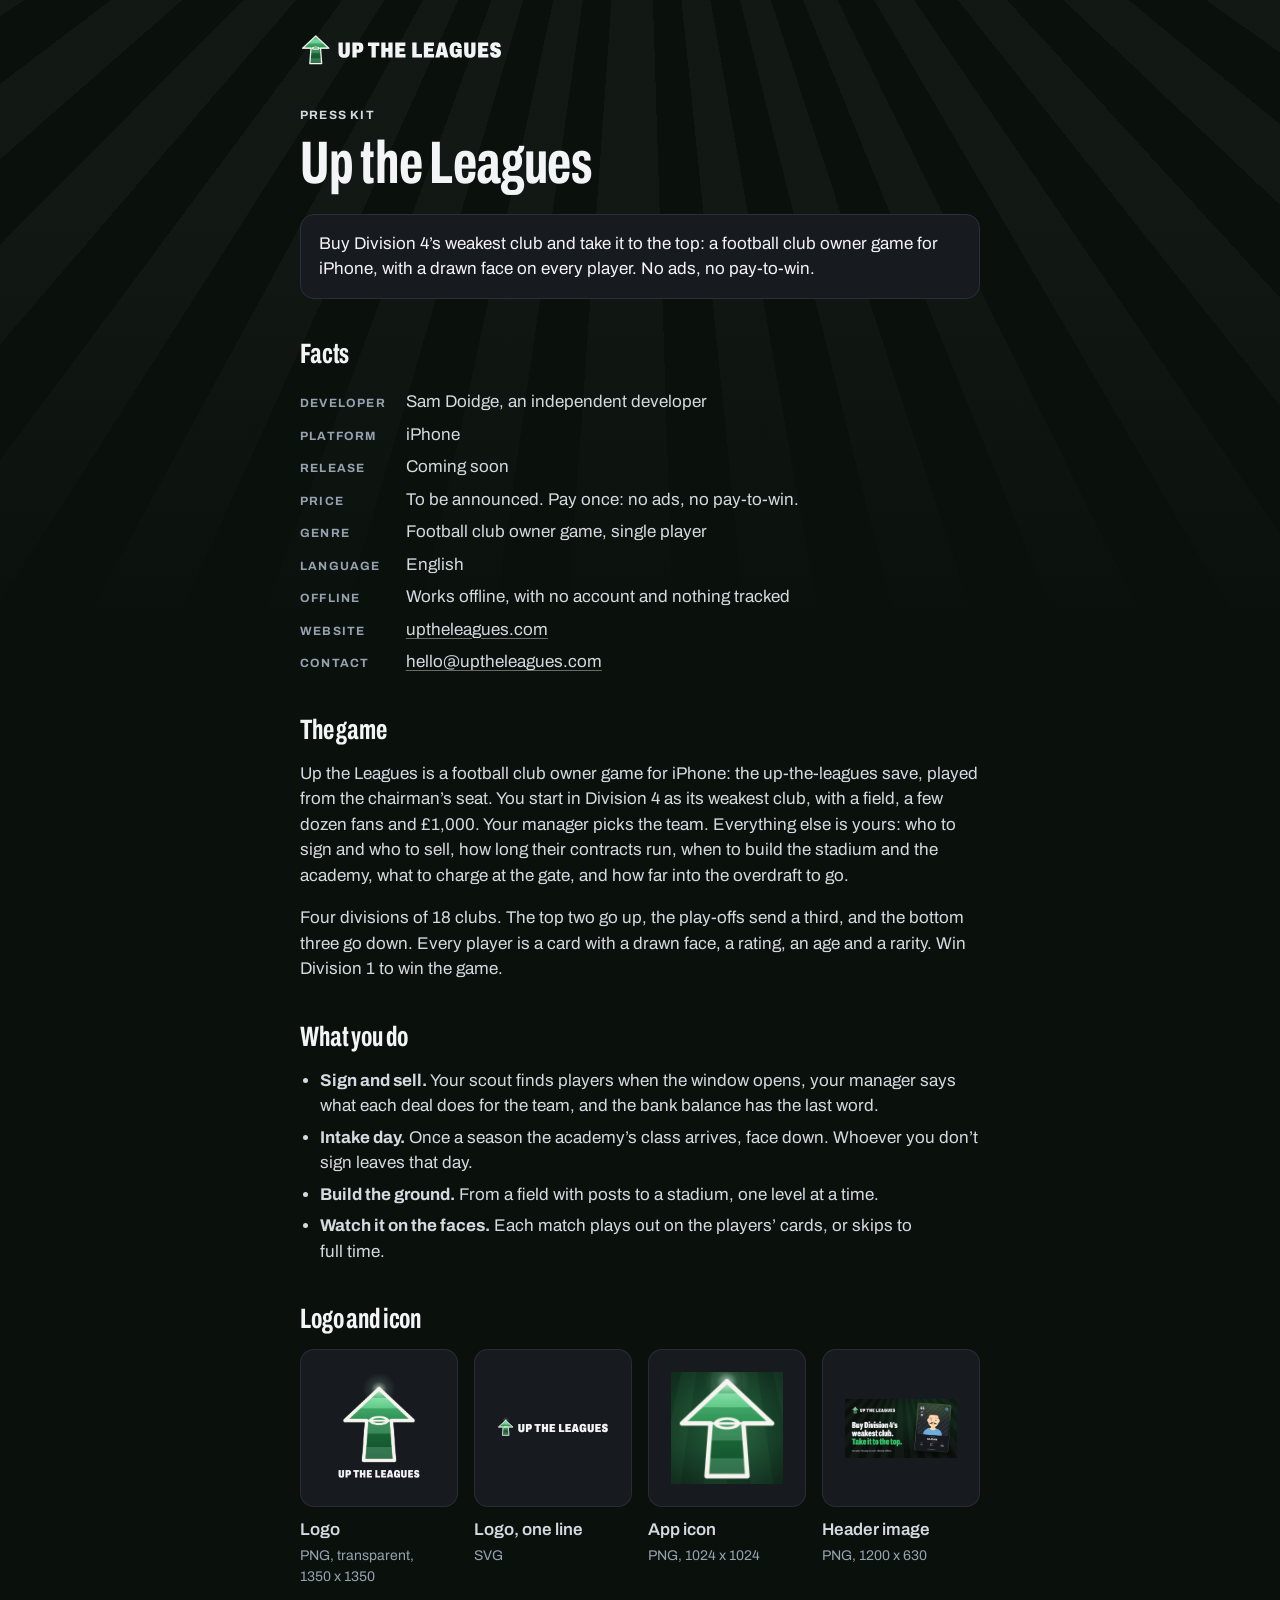
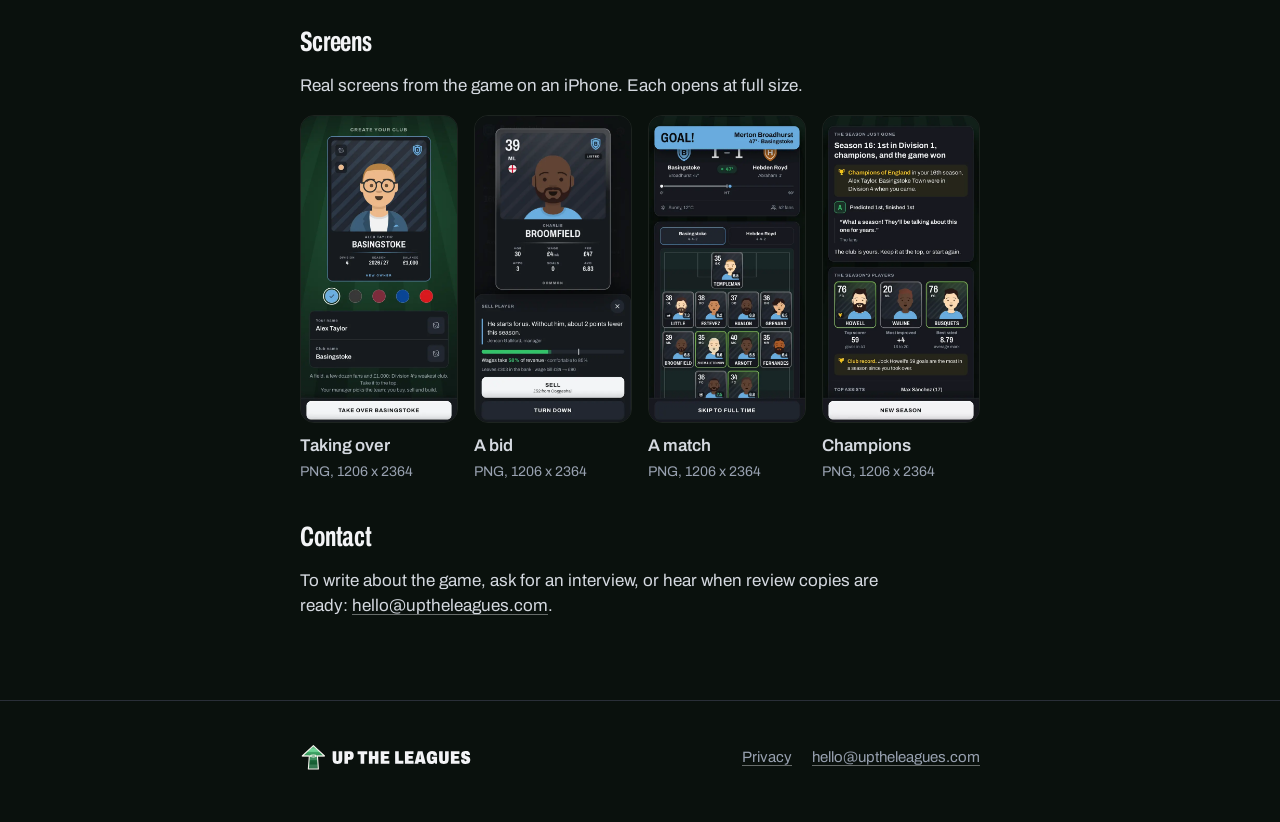
==== press/index.html @ a83570fb "A press page at /press: the facts, what the game is, the logo, the app icon and four full-size scree" ====
<!doctype html>
<html lang="en-GB">
<head>
<meta charset="utf-8">
<meta name="viewport" content="width=device-width, initial-scale=1, viewport-fit=cover">
<title>Press kit · Up the Leagues</title>
<meta name="description" content="Up the Leagues, a football club owner game for iPhone: the facts, what the game is, the logo, the icon and real screens to download, and who to write to.">
<link rel="canonical" href="https://uptheleagues.com/press/">
<meta name="theme-color" content="#0e1013">
<link rel="icon" href="../assets/favicon.svg" type="image/svg+xml">
<link rel="icon" href="../assets/favicon-32.png" sizes="32x32" type="image/png">
<link rel="icon" href="../assets/favicon-64.png" sizes="64x64" type="image/png">
<link rel="apple-touch-icon" href="../assets/apple-touch-icon.png">
<link rel="preload" href="../assets/archivo.woff2" as="font" type="font/woff2" crossorigin>
<link rel="stylesheet" href="../assets/site.css">
<meta property="og:type" content="website">
<meta property="og:site_name" content="Up the Leagues">
<meta property="og:url" content="https://uptheleagues.com/press/">
<meta property="og:title" content="Press kit · Up the Leagues">
<meta property="og:description" content="The facts, the logo, the icon and real screens from the game, and who to write to.">
<meta property="og:image" content="https://uptheleagues.com/assets/og-image.png">
<meta name="twitter:card" content="summary_large_image">
</head>
<body class="doc">

<header>
  <div class="wrap">
    <a href="../"><img src="../assets/lockup-small.svg" width="203" height="44" alt="Up the Leagues: home"></a>
  </div>
</header>

<main class="wrap">
  <p class="eyebrow">Press kit</p>
  <h1 class="display">Up the Leagues</h1>
  <p class="summary">Buy Division 4’s weakest club and take it to the top: a football club owner game for iPhone, with a drawn face on every player. No ads, no <span class="nowrap">pay-to-win</span>.</p>

  <h2 class="display">Facts</h2>
  <dl class="facts">
    <dt>Developer</dt>
    <dd>Sam Doidge, an independent developer</dd>
    <dt>Platform</dt>
    <dd>iPhone</dd>
    <dt>Release</dt>
    <dd>Coming soon</dd>
    <dt>Price</dt>
    <dd>To be announced. Pay once: no ads, no <span class="nowrap">pay-to-win</span>.</dd>
    <dt>Genre</dt>
    <dd>Football club owner game, single player</dd>
    <dt>Language</dt>
    <dd>English</dd>
    <dt>Offline</dt>
    <dd>Works offline, with no account and nothing tracked</dd>
    <dt>Website</dt>
    <dd><a href="https://uptheleagues.com/">uptheleagues.com</a></dd>
    <dt>Contact</dt>
    <dd><a href="mailto:hello@uptheleagues.com">hello@uptheleagues.com</a></dd>
  </dl>

  <h2 class="display">The game</h2>
  <p>Up the Leagues is a football club owner game for iPhone: the up-the-leagues save, played from the chairman’s seat. You start in Division 4 as its weakest club, with a field, a few dozen fans and £1,000. Your manager picks the team. Everything else is yours: who to sign and who to sell, how long their contracts run, when to build the stadium and the academy, what to charge at the gate, and how far into the overdraft to go.</p>
  <p>Four divisions of 18 clubs. The top two go up, the play-offs send a third, and the bottom three go down. Every player is a card with a drawn face, a rating, an age and a rarity. Win Division 1 to win the game.</p>

  <h2 class="display">What you do</h2>
  <ul>
    <li><strong>Sign and sell.</strong> Your scout finds players when the window opens, your manager says what each deal does for the team, and the bank balance has the last word.</li>
    <li><strong>Intake day.</strong> Once a season the academy’s class arrives, face down. Whoever you don’t sign leaves that day.</li>
    <li><strong>Build the ground.</strong> From a field with posts to a stadium, one level at a time.</li>
    <li><strong>Watch it on the faces.</strong> Each match plays out on the players’ cards, or skips to full time.</li>
  </ul>

  <h2 class="display">Logo and icon</h2>
  <ul class="media">
    <li>
      <a href="up-the-leagues-logo.png"><span class="tile"><img src="up-the-leagues-logo.png" width="1350" height="1350" loading="lazy" alt="The Up the Leagues logo: a floodlit pitch drawn as an up arrow, over UP THE LEAGUES."></span>Logo<small>PNG, transparent, 1350&nbsp;x&nbsp;1350</small></a>
    </li>
    <li>
      <a href="../assets/lockup.svg"><span class="tile"><img src="../assets/lockup.svg" width="203" height="44" loading="lazy" alt="The one-line logo: the pitch arrow beside UP THE LEAGUES."></span>Logo, one line<small>SVG</small></a>
    </li>
    <li>
      <a href="up-the-leagues-icon.png"><span class="tile"><img src="up-the-leagues-icon.png" width="1024" height="1024" loading="lazy" alt="The app icon: the pitch arrow under a floodlight, on green."></span>App icon<small>PNG, 1024&nbsp;x&nbsp;1024</small></a>
    </li>
    <li>
      <a href="../assets/og-image.png"><span class="tile"><img src="../assets/og-image.png" width="1200" height="630" loading="lazy" alt="The header image: the logo and the line Buy Division 4’s weakest club. Take it to the top."></span>Header image<small>PNG, 1200&nbsp;x&nbsp;630</small></a>
    </li>
  </ul>

  <h2 class="display">Screens</h2>
  <p>Real screens from the game on an iPhone. Each opens at full size.</p>
  <!-- The full-size screens are rows 150 to 2514 of the same 1206 x 2622 simulator shots as the home page's screens (the 2 Nov design review's tools/mock/screens.py), so each thumbnail is its own file scaled down. Re-cut them together. -->
  <ul class="media screens">
    <li>
      <a href="up-the-leagues-screen-create.png"><img src="../assets/screen-create.webp" width="600" height="1176" loading="lazy" alt="The create screen: the new owner’s card for Basingstoke, Division 4, season 2026/27, balance £1,000, over five kit colours, and the Take over Basingstoke button.">Taking over<small>PNG, 1206&nbsp;x&nbsp;2364</small></a>
    </li>
    <li>
      <a href="up-the-leagues-screen-sell.png"><img src="../assets/screen-sell.webp" width="600" height="1176" loading="lazy" alt="Charlie Broomfield’s card over a bid of £52 from Coggeshall. The manager: “He starts for us. Without him, about 2 points fewer this season.” Buttons: Sell, Turn down.">A bid<small>PNG, 1206&nbsp;x&nbsp;2364</small></a>
    </li>
    <li>
      <a href="up-the-leagues-screen-goal.png"><img src="../assets/screen-goal.webp" width="600" height="1176" loading="lazy" alt="A match, live: GOAL! Merton Broadhurst, 47 minutes, Basingstoke 1, Hebden Royd 1, with the side’s player cards on the pitch.">A match<small>PNG, 1206&nbsp;x&nbsp;2364</small></a>
    </li>
    <li>
      <a href="up-the-leagues-screen-champions.png"><img src="../assets/screen-champions.webp" width="600" height="1176" loading="lazy" alt="Season 16: 1st in Division 1, champions, and the game won. Champions of England in your 16th season; Basingstoke Town were in Division 4 when you came.">Champions<small>PNG, 1206&nbsp;x&nbsp;2364</small></a>
    </li>
  </ul>

  <h2 class="display">Contact</h2>
  <p>To write about the game, ask for an interview, or hear when review copies are ready: <a href="mailto:hello@uptheleagues.com">hello@uptheleagues.com</a>.</p>
</main>

<footer>
  <div class="wrap">
    <a href="../"><img src="../assets/lockup-small.svg" width="203" height="44" alt="Up the Leagues: home" loading="lazy"></a>
    <nav aria-label="Footer">
      <a href="../privacy/">Privacy</a>
      <a href="mailto:hello@uptheleagues.com">hello@uptheleagues.com</a>
    </nav>
  </div>
</footer>

</body>
</html>
---- assets/site.css ----
/* Up the Leagues: the launch page and the privacy page. The game's own night: its colours (app/constants/colors.ts),
   its Archivo, its launch frame's pitch (ten stripes fanning from above the top, one floodlight, the halfway line). */

@font-face {
  font-family: Archivo;
  src: url(archivo.woff2) format("woff2");
  font-weight: 400 900;
  font-stretch: 62% 100%;
  font-display: swap;
}

:root {
  color-scheme: dark;
  --bg: #0e1013;
  --quiet: #0a110d;
  --surface: #171a1f;
  --surface2: #222730;
  --line: #2a2f38;
  --text: #f3f4f6;
  --muted: #98a1b0;
  --up: #34c26b;
  --sky: #56b4e9;
  --gold: #f5c518;
  --chalk: rgb(255 255 255 / 0.11);
  --gutter: 20px;
  --fade: 2400px;
}

*,
*::before,
*::after {
  box-sizing: border-box;
}

html {
  -webkit-text-size-adjust: 100%;
  text-size-adjust: 100%;
}

body {
  margin: 0;
  min-height: 100vh;
  color: var(--text);
  font: 400 17px/1.5 Archivo, system-ui, -apple-system, "Segoe UI", Roboto, sans-serif;
  /* the pitch: the launch frame's stripes, 4.07deg each, fanning from 400px above the top, mown out down the page */
  background:
    linear-gradient(180deg, rgb(10 17 13 / 0) calc(var(--fade) / 3), var(--quiet) var(--fade)),
    repeating-conic-gradient(from 180deg at 50% -400px, rgb(255 255 255 / 0.03) 0deg 4.07deg, transparent 4.07deg 8.14deg),
    var(--quiet);
  -webkit-font-smoothing: antialiased;
  -moz-osx-font-smoothing: grayscale;
}

img,
video {
  display: block;
  max-width: 100%;
}

a {
  color: inherit;
  text-decoration-color: rgb(243 244 246 / 0.4);
  text-underline-offset: 0.18em;
}

a:hover {
  text-decoration-color: currentColor;
}

:focus-visible {
  outline: 3px solid var(--sky);
  outline-offset: 3px;
}

.wrap {
  width: 100%;
  max-width: 1120px;
  margin: 0 auto;
  padding: 0 var(--gutter);
}

p,
li {
  text-wrap: pretty;
}

.vh {
  position: absolute;
  width: 1px;
  height: 1px;
  margin: -1px;
  overflow: hidden;
  clip-path: inset(50%);
  white-space: nowrap;
}

/* the app's three small-caps labels (#989): one, the eyebrow */
.eyebrow {
  margin: 0;
  color: var(--muted);
  font-size: 12px;
  font-weight: 700;
  letter-spacing: 0.1em;
  line-height: 1.3;
  text-transform: uppercase;
}

/* the app's display face: Archivo Condensed Bold, as the cards' names and the moments' lines */
.display {
  font-stretch: 62%;
  font-weight: 700;
  letter-spacing: -0.005em;
  line-height: 1.04;
}

/* ---------- the hero: under the floodlight ---------- */

.hero {
  --halfway: 66px;
  position: relative;
  overflow: hidden;
  padding: max(20px, env(safe-area-inset-top)) 0 156px;
  background:
    linear-gradient(180deg, rgb(14 16 19 / 0.55), rgb(14 16 19 / 0) 22%),
    radial-gradient(ellipse 85% 46% at 50% 54%, #24603d, rgb(27 74 47 / 0.85) 30%, rgb(17 48 31 / 0.5) 62%, rgb(10 23 16 / 0) 100%);
}

/* the halfway line and the centre circle, in chalk, at the foot of the floodlit half */
.hero::before,
.hero::after {
  content: "";
  position: absolute;
  left: 50%;
  pointer-events: none;
}

.hero::before {
  bottom: var(--halfway);
  width: 100vw;
  height: 0;
  border-top: 1.5px solid var(--chalk);
  transform: translateX(-50%);
}

.hero::after {
  bottom: var(--halfway);
  width: min(68vw, 420px);
  aspect-ratio: 5 / 2;
  border: 1.5px solid var(--chalk);
  border-radius: 50%;
  transform: translate(-50%, 50%);
}

.hero .wrap {
  display: grid;
  gap: 12px;
  justify-items: center;
  text-align: center;
}

.lockup {
  margin: 0;
  width: min(76vw, 300px);
}

.lockup img {
  width: 100%;
  height: auto;
}

.headline {
  margin: 2px 0 0;
  max-width: 13em;
  font-size: clamp(28px, 8vw, 60px);
  text-wrap: balance;
}

.headline span {
  color: var(--up);
}

.sub {
  margin: -4px 0 0;
  max-width: 22em;
  color: var(--muted);
  font-size: 16px;
  line-height: 1.45;
  text-wrap: balance;
}

/* the moment: a window onto the phone's screen, the signing as it plays */
.moment {
  position: relative;
  margin: 2px 0 0;
  /* the rest of the fold is the words and the button: the clip takes what's left, so the button stays in view */
  height: clamp(196px, calc(100svh - 344px), 420px);
  aspect-ratio: 2 / 3;
  border: 1px solid rgb(255 255 255 / 0.08);
  border-radius: 22px;
  overflow: hidden;
  background: #0b0f0d;
  box-shadow: 0 30px 60px -20px rgb(0 0 0 / 0.7), 0 0 80px rgb(52 194 107 / 0.12);
}

.moment video,
.moment img {
  width: 100%;
  height: 100%;
  object-fit: cover;
}

.moment .still {
  display: none;
}

@media (prefers-reduced-motion: reduce) {
  .moment video {
    display: none;
  }

  .moment .still {
    display: block;
  }
}

/* ---------- the form: one email, at launch ---------- */

.signup {
  width: 100%;
  max-width: 420px;
  margin: 4px 0 0;
  display: grid;
  gap: 8px;
  text-align: left;
}

.signup .eyebrow {
  text-align: center;
  color: var(--text);
  font-size: 13px;
  letter-spacing: 0.14em;
}

/* the create screen's field: a dark card, the label over the value */
.field {
  display: grid;
  gap: 1px;
  padding: 10px 16px 8px;
  border: 1px solid var(--line);
  border-radius: 14px;
  background: var(--surface);
}

.field:focus-within {
  border-color: var(--sky);
  box-shadow: 0 0 0 1px var(--sky);
}

.field label {
  color: var(--muted);
  font-size: 13px;
  font-weight: 600;
  letter-spacing: 0.04em;
}

.field input {
  width: 100%;
  min-width: 0;
  margin: 0;
  padding: 2px 0 4px;
  border: 0;
  background: none;
  color: var(--text);
  font: 600 19px/1.3 Archivo, system-ui, sans-serif;
  outline: none;
}

.field input::placeholder {
  /* 4.5:1 on the field's surface */
  color: #7d8696;
  opacity: 1;
}

.tick {
  display: flex;
  align-items: center;
  gap: 12px;
  min-height: 44px;
  padding: 0 4px;
  cursor: pointer;
  font-weight: 600;
}

.tick input {
  appearance: none;
  -webkit-appearance: none;
  flex: none;
  display: grid;
  place-content: center;
  width: 26px;
  height: 26px;
  margin: 0;
  /* the box's edge at 3:1 or more on the lit grass (WCAG 1.4.11) */
  border: 2px solid var(--muted);
  border-radius: 8px;
  background: var(--surface);
  cursor: pointer;
}

.tick input::before {
  content: "";
  width: 12px;
  height: 7px;
  margin-top: -3px;
  border: solid var(--bg);
  border-width: 0 0 3px 3px;
  transform: rotate(-45deg) scale(0);
  transition: transform 120ms ease-out;
}

.tick input:checked {
  border-color: var(--up);
  background: var(--up);
}

.tick input:checked::before {
  transform: rotate(-45deg) scale(1);
}

.tick input:focus-visible {
  outline-offset: 2px;
}

/* the app's one primary: chalk, lit along its top, sinking to 0.97 under the thumb (#502) */
.button {
  display: flex;
  align-items: center;
  justify-content: center;
  width: 100%;
  min-height: 54px;
  margin: 0;
  padding: 8px 16px;
  border: 0;
  border-radius: 12px;
  background: linear-gradient(180deg, rgb(255 255 255 / 0.16), rgb(255 255 255 / 0) 55%, rgb(0 0 0 / 0.14)), var(--text);
  box-shadow: inset 0 1px 0 rgb(255 255 255 / 0.22), inset 0 -1px 0 rgb(0 0 0 / 0.2), 0 10px 24px -12px rgb(0 0 0 / 0.8);
  color: var(--bg);
  font: 700 15px/1.2 Archivo, system-ui, sans-serif;
  letter-spacing: 0.08em;
  text-transform: uppercase;
  text-decoration: none;
  cursor: pointer;
  transition: transform 160ms cubic-bezier(0.2, 1.4, 0.4, 1), filter 120ms;
}

.button:active {
  transform: scale(0.97);
  filter: brightness(0.9);
  transition-duration: 60ms;
}

.fine {
  margin: 2px 0 0;
  color: var(--muted);
  font-size: 14px;
  line-height: 1.45;
  text-align: center;
  text-wrap: balance;
}

/* ---------- the moments ---------- */

section {
  padding: 56px 0;
}

/* the halfway line already parts it from the hero */
main > section:first-child {
  padding-top: 24px;
}

.section-head {
  display: grid;
  gap: 10px;
  margin-bottom: 28px;
}

.section-head h2 {
  margin: 0;
  font-size: clamp(30px, 7.4vw, 48px);
}

.lede {
  max-width: 38em;
  margin: 0;
  color: #d5d9e0;
}

.section-head .eyebrow {
  margin-top: 22px;
}

.moments {
  display: grid;
  gap: 36px;
  margin: 0;
  padding: 0;
  list-style: none;
}

.moments figure {
  margin: 0;
}

.moments img {
  width: 100%;
  height: auto;
  aspect-ratio: 4 / 5;
  border: 1px solid rgb(255 255 255 / 0.08);
  border-radius: 18px;
  background: var(--bg);
  box-shadow: 0 24px 48px -24px rgb(0 0 0 / 0.8);
}

.moments figcaption {
  display: grid;
  gap: 6px;
  padding: 16px 4px 0;
}

.moments figcaption p {
  margin: 0;
  font-size: 17px;
}

/* ---------- the promises ---------- */

.promises {
  text-align: center;
  border-top: 1px solid var(--line);
}

.promises ul {
  display: flex;
  flex-wrap: wrap;
  justify-content: center;
  gap: 0 0.5em;
  margin: 0 auto;
  padding: 0;
  list-style: none;
  font-size: clamp(38px, 11vw, 76px);
  text-transform: uppercase;
}

.promises li:nth-child(even) {
  color: var(--up);
}

/* two promises a line where they fit */
.promises li:nth-child(-n + 2) {
  order: 1;
}

.promises ul::after {
  content: "";
  flex-basis: 100%;
  order: 2;
}

.promises li:nth-child(n + 3) {
  order: 3;
}

.promises p {
  max-width: 30em;
  margin: 18px auto 28px;
  color: var(--muted);
}

.promises .button {
  width: auto;
  min-width: 260px;
  display: inline-flex;
}

/* ---------- the footer ---------- */

footer {
  padding: 28px 0 max(36px, env(safe-area-inset-bottom));
  border-top: 1px solid var(--line);
  color: var(--muted);
  font-size: 15px;
}

footer .wrap {
  display: flex;
  flex-wrap: wrap;
  gap: 10px 24px;
  align-items: center;
  justify-content: space-between;
}

footer img {
  width: 172px;
  height: auto;
}

footer nav {
  display: flex;
  flex-wrap: wrap;
  gap: 8px 20px;
}

footer a {
  display: inline-block;
  padding: 10px 0;
}

/* ---------- the privacy page ---------- */

.doc {
  --fade: 640px;
}

.doc header .wrap,
.doc main,
.doc footer .wrap {
  max-width: 744px;
}

.doc header {
  padding: max(28px, env(safe-area-inset-top)) 0 0;
}

.doc header img {
  width: 203px;
  height: auto;
}

.doc main {
  padding-top: 36px;
  padding-bottom: 64px;
}

.doc h1 {
  margin: 8px 0 6px;
  font-size: clamp(40px, 10vw, 60px);
}

.doc h2 {
  margin: 40px 0 8px;
  font-size: 28px;
}

.doc p,
.doc li {
  color: #d5d9e0;
}

.doc ul {
  padding-left: 1.2em;
}

.doc li + li {
  margin-top: 6px;
}

.doc .summary {
  margin: 20px 0 0;
  padding: 16px 18px;
  border: 1px solid var(--line);
  border-radius: 14px;
  background: var(--surface);
  color: var(--text);
}

/* ---------- the press page ---------- */

.facts {
  display: grid;
  gap: 2px 20px;
  margin: 16px 0 0;
}

.facts dt {
  margin-top: 10px;
  color: var(--muted);
  font-size: 12px;
  font-weight: 700;
  letter-spacing: 0.1em;
  text-transform: uppercase;
}

.facts dd {
  margin: 0;
  color: #d5d9e0;
}

.doc .media {
  display: grid;
  grid-template-columns: repeat(2, minmax(0, 1fr));
  gap: 24px 16px;
  margin: 16px 0 0;
  padding: 0;
  list-style: none;
}

.doc .media li + li {
  margin-top: 0;
}

.media a {
  display: grid;
  gap: 2px;
  font-weight: 600;
  text-decoration: none;
}

.nowrap {
  white-space: nowrap;
}

.media img {
  height: auto;
}

.media img,
.media .tile {
  margin-bottom: 8px;
  border: 1px solid rgb(255 255 255 / 0.08);
  border-radius: 14px;
}

.media .tile {
  display: grid;
  place-items: center;
  aspect-ratio: 1;
  padding: 14%;
  background: var(--surface);
}

.media .tile img {
  width: 100%;
  height: 100%;
  margin: 0;
  border: 0;
  border-radius: 0;
  object-fit: contain;
}

.media small {
  color: var(--muted);
  font-size: 14px;
  font-weight: 400;
}

.media a:hover small {
  color: var(--text);
}

@media (min-width: 480px) {
  .facts {
    grid-template-columns: max-content minmax(0, 1fr);
    align-items: baseline;
  }
}

@media (min-width: 720px) {
  .doc .media {
    grid-template-columns: repeat(4, minmax(0, 1fr));
  }
}

/* ---------- wider screens ---------- */

@media (min-width: 720px) {
  :root {
    --gutter: 32px;
  }

  .moments {
    grid-template-columns: repeat(2, minmax(0, 1fr));
    gap: 48px 32px;
  }
}

@media (min-width: 1000px) {
  .hero {
    --halfway: 100px;
    padding: 56px 0 224px;
    background:
      linear-gradient(180deg, rgb(14 16 19 / 0.55), rgb(14 16 19 / 0) 22%),
      radial-gradient(ellipse 52% 62% at 72% 48%, #24603d, rgb(27 74 47 / 0.85) 30%, rgb(17 48 31 / 0.5) 62%, rgb(10 23 16 / 0) 100%);
  }

  .hero .wrap {
    grid-template-columns: minmax(0, 1fr) auto;
    grid-template-areas:
      "lockup moment"
      "headline moment"
      "sub moment"
      "signup moment";
    grid-template-rows: auto auto auto 1fr;
    gap: 0 64px;
    justify-items: start;
    text-align: left;
  }

  .lockup {
    grid-area: lockup;
    width: 400px;
    margin-top: 12px;
  }

  .headline {
    grid-area: headline;
    margin-top: 40px;
    font-size: 64px;
  }

  .sub {
    grid-area: sub;
    margin-top: 18px;
    font-size: 19px;
  }

  .moment {
    grid-area: moment;
    align-self: center;
    margin: 0;
    height: min(640px, 76vh);
  }

  .signup {
    grid-area: signup;
    align-self: start;
    margin-top: 36px;
  }

  .signup .eyebrow,
  .fine {
    text-align: left;
  }

  /* the width of the two columns below, so the words start on the screens' left edge */
  .section-head {
    max-width: 976px;
    margin-inline: auto;
  }

  .moments {
    grid-template-columns: repeat(2, minmax(0, 440px));
    justify-content: center;
    gap: 64px 96px;
  }

  section {
    padding: 80px 0;
  }

  main > section:first-child {
    padding-top: 32px;
  }
}
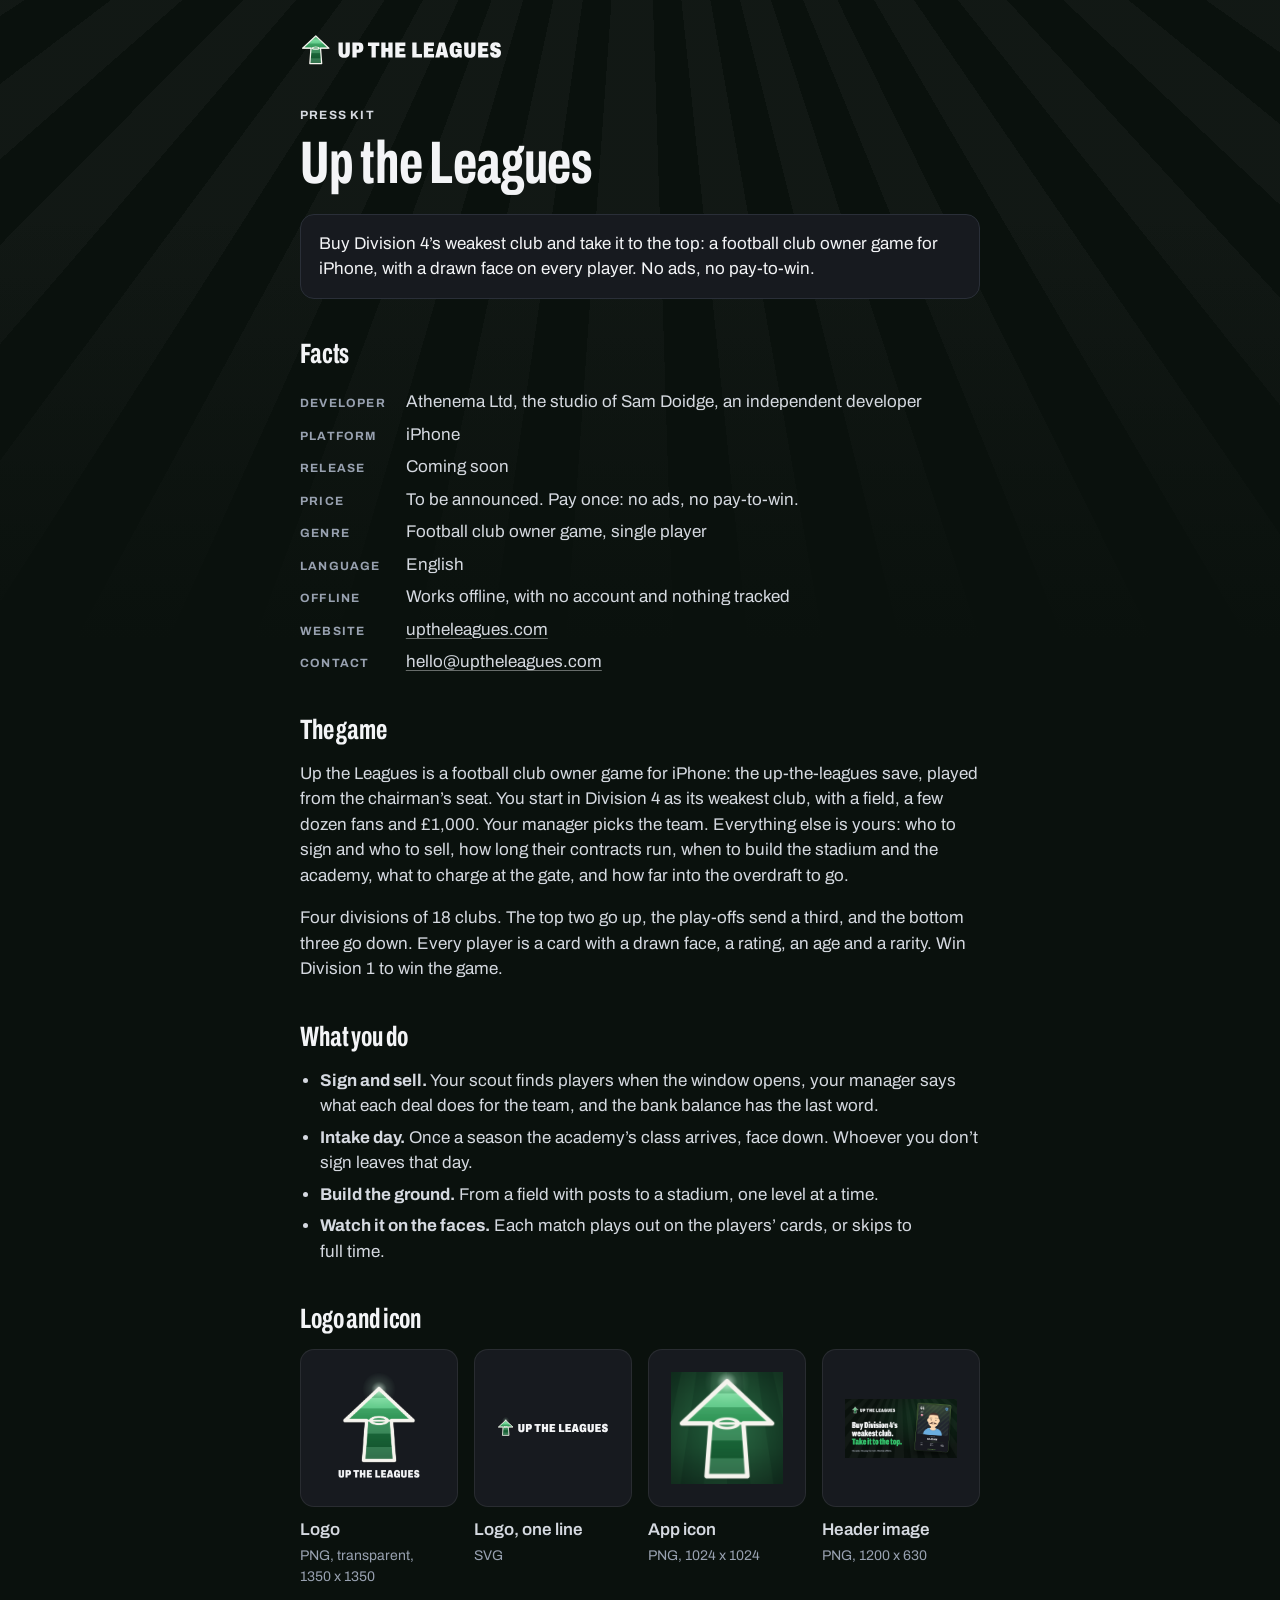
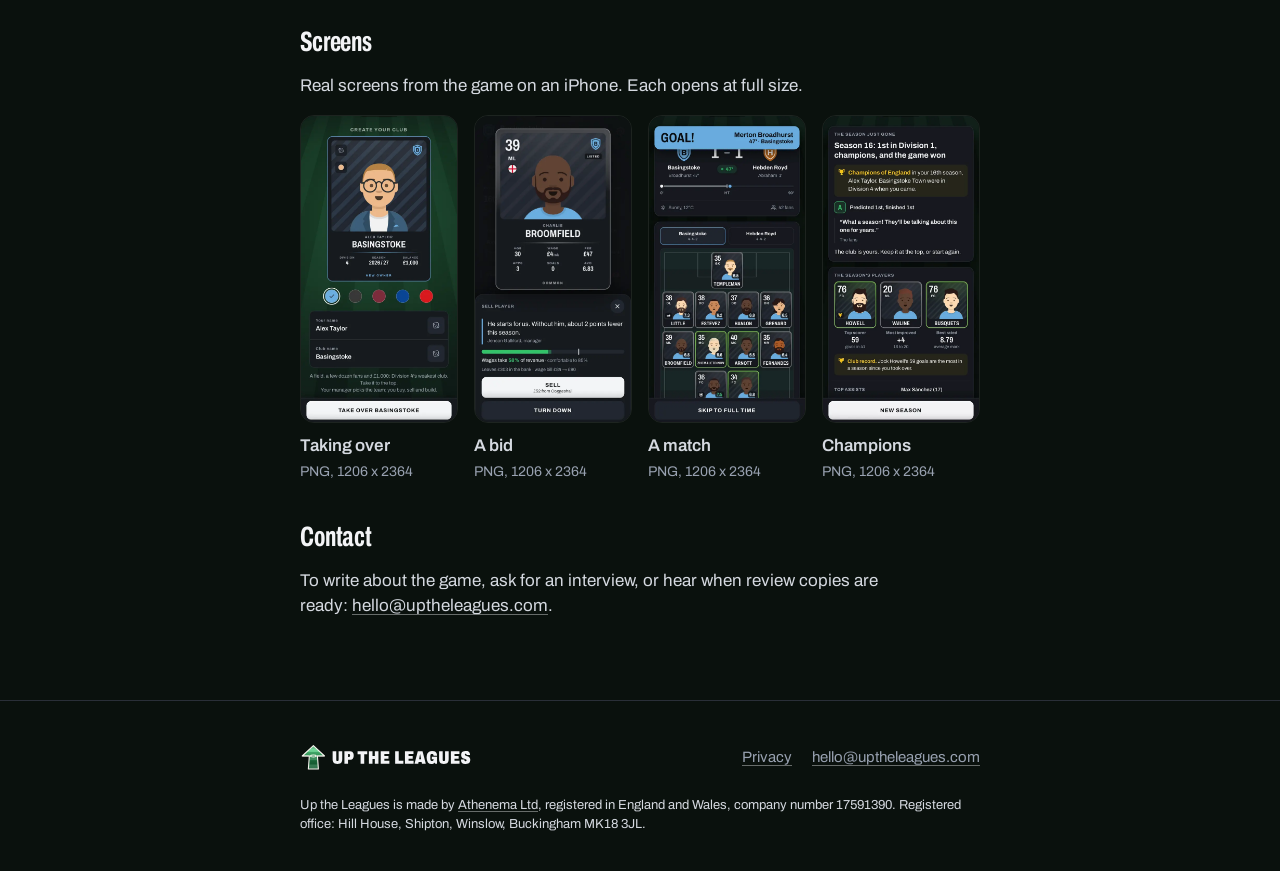
==== commit 0db81760: "Every page's foot names Athenema Ltd, its number, country and registered office, as UK law asks of a" ====
--- a/press/index.html
+++ b/press/index.html
@@ -37,7 +37,7 @@
   <h2 class="display">Facts</h2>
   <dl class="facts">
     <dt>Developer</dt>
-    <dd>Sam Doidge, an independent developer</dd>
+    <dd>Athenema Ltd, the studio of Sam Doidge, an independent developer</dd>
     <dt>Platform</dt>
     <dd>iPhone</dd>
     <dt>Release</dt>
@@ -113,6 +113,7 @@
       <a href="../privacy/">Privacy</a>
       <a href="mailto:hello@uptheleagues.com">hello@uptheleagues.com</a>
     </nav>
+    <p class="co">Up the Leagues is made by <a href="https://athenema.com/">Athenema Ltd</a>, registered in England and Wales, company number 17591390. Registered office: Hill House, Shipton, Winslow, Buckingham MK18 3JL.</p>
   </div>
 </footer>
 
--- a/assets/site.css
+++ b/assets/site.css
@@ -516,6 +516,19 @@
   padding: 10px 0;
 }
 
+/* the company line: UK law wants the company's name, number, country and registered office on its sites */
+footer .co {
+  flex-basis: 100%;
+  margin: 0;
+  font-size: 13px;
+  line-height: 1.5;
+}
+
+footer .co a {
+  display: inline;
+  padding: 0;
+}
+
 /* ---------- the privacy page ---------- */
 
 .doc {
